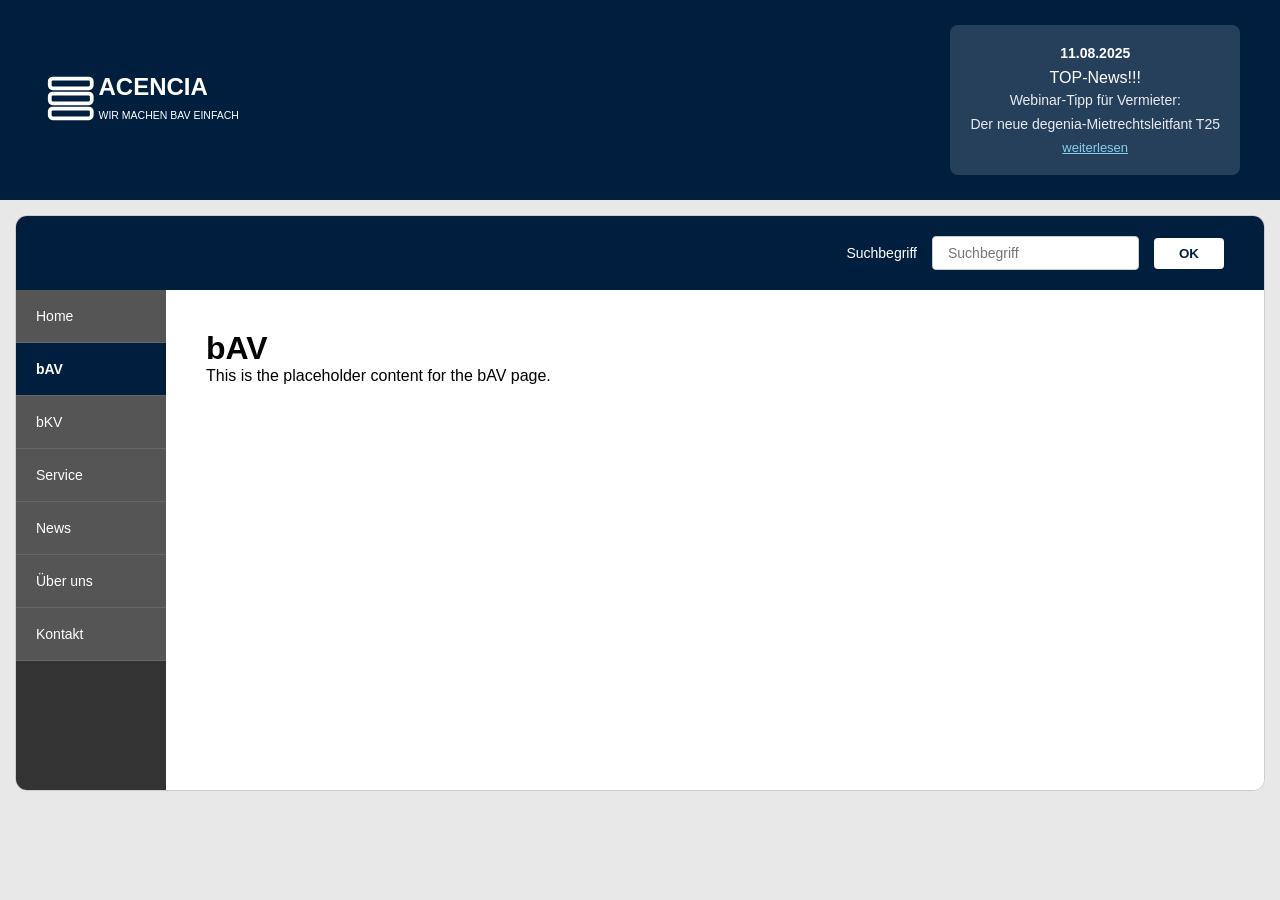
==== bav.html @ 88119dcc "Build multi-page website from single HTML file This commit builds a multi-page static website from a" ====
<!DOCTYPE html>
<html lang="de">
<head>
    <meta charset="UTF-8">
    <meta name="viewport" content="width=device-width, initial-scale=1.0">
    <title>ACENCIA GmbH - bAV</title>
    <link rel="stylesheet" href="style.css">
</head>
<body>
    <!-- NEW: Top Bar with Logo and Announcement -->
    <div class="top-bar">
        <div class="logo-section">
            <div class="acencia-logo">
                <svg viewBox="0 0 400 68" role="img" aria-label="ACENCIA – Wir machen bAV einfach">
                    <!-- Icon: Three pill-frame rectangles -->
                    <g id="icon">
                        <rect x="13" y="8" width="56" height="13" rx="4" ry="4" fill="none" stroke="#FFFFFF" stroke-width="5"/>
                        <rect x="13" y="28" width="56" height="13" rx="4" ry="4" fill="none" stroke="#FFFFFF" stroke-width="5"/>
                        <rect x="13" y="48" width="56" height="13" rx="4" ry="4" fill="none" stroke="#FFFFFF" stroke-width="5"/>
                    </g>

                    <!-- Wordmark: ACENCIA -->
                    <g id="wordmark">
                        <text x="78" y="6" class="acencia-text">ACENCIA</text>
                    </g>

                    <!-- Tagline: WIR MACHEN BAV EINFACH -->
                    <g id="tagline">
                        <text x="78" y="51" class="tagline-text">WIR MACHEN BAV EINFACH</text>
                    </g>
                </svg>
            </div>
        </div>

        <div class="announcement-box">
            <div class="date">11.08.2025</div>
            <div class="title">TOP-News!!!</div>
            <div class="subtitle">Webinar-Tipp für Vermieter:</div>
            <div class="subtitle">Der neue degenia-Mietrechtsleitfant T25</div>
            <div class="link">weiterlesen</div>
        </div>
    </div>

    <!-- Original content (a) - unchanged -->
    <div class="main-wrapper">
        <!-- Page Container with Border -->
        <div class="page-container">
            <!-- Header - Single Blue Bar with Search on Right -->
            <header class="header">
                <div class="search-section">
                    <span class="search-label">Suchbegriff</span>
                    <input type="text" class="search-input" placeholder="Suchbegriff">
                    <button class="search-btn">OK</button>
                </div>
            </header>

            <!-- Main Container -->
            <div class="main-container">
                <!-- Sidebar with New Navigation -->
                <aside class="sidebar">
                    <a href="index.html"><div class="sidebar-item">Home</div></a>
                    <a href="bav.html"><div class="sidebar-item active">bAV</div></a>
                    <a href="bkv.html"><div class="sidebar-item">bKV</div></a>
                    <a href="service.html"><div class="sidebar-item">Service</div></a>
                    <a href="news.html"><div class="sidebar-item">News</div></a>
                    <a href="uber-uns.html"><div class="sidebar-item">Über uns</div></a>
                    <a href="kontakt.html"><div class="sidebar-item">Kontakt</div></a>
                </aside>

                <!-- Main Content -->
                <main class="content">
                    <h1>bAV</h1>
                    <p>This is the placeholder content for the bAV page.</p>
                </main>
            </div>
        </div>
    </div>

    <script src="script.js"></script>
</body>
</html>
---- style.css ----
* {
    margin: 0;
    padding: 0;
    box-sizing: border-box;
}

body {
    font-family: Arial, sans-serif;
    background: #e8e8e8;
}

/* NEW: Top blue bar without borders - full width */
.top-bar {
    background: #001f3f;
    color: white;
    padding: 25px 40px;
    display: flex;
    justify-content: space-between;
    align-items: center;
    min-height: 120px;
    width: 100%;
}

.logo-section {
    display: flex;
    align-items: center;
    gap: 20px;
}

.logo {
    background: rgba(255,255,255,0.2);
    padding: 15px 20px;
    border-radius: 8px;
    font-size: 24px;
    font-weight: bold;
}

.company-info h1 {
    font-size: 28px;
    margin-bottom: 5px;
}

.company-info .slogan {
    font-size: 16px;
    opacity: 0.9;
    font-style: italic;
}

.announcement-box {
    background: rgba(255,255,255,0.15);
    padding: 20px;
    border-radius: 8px;
    text-align: center;
    max-width: 350px;
}

.announcement-box .date {
    font-size: 14px;
    font-weight: bold;
    margin-bottom: 8px;
}

.announcement-box .title {
    font-size: 16px;
    margin-bottom: 5px;
}

.announcement-box .subtitle {
    font-size: 14px;
    opacity: 0.9;
    margin-bottom: 8px;
}

.announcement-box .link {
    color: #87CEEB;
    text-decoration: underline;
    cursor: pointer;
    font-size: 13px;
}

.acencia-logo svg {
    width: 300px;
    height: 90px;
}

.acencia-text {
    font-family: Arial, sans-serif;
    font-size: 32px;
    font-weight: bold;
    fill: white;
    dominant-baseline: hanging;
}

.tagline-text {
    font-family: Arial, sans-serif;
    font-size: 14px;
    font-weight: normal;
    fill: white;
    dominant-baseline: hanging;
}

/* Original container with margin */
.main-wrapper {
    padding: 15px;
}

/* Main container with border/margin like in screenshot */
.page-container {
    background: white;
    border: 1px solid #ccc;
    border-radius: 12px;
    overflow: hidden;
    max-width: 1400px;
    margin: 0 auto;
}

/* Header - Single Blue Bar with Search on Right */
.header {
    background: #001f3f;
    color: white;
    padding: 20px 40px;
    display: flex;
    justify-content: flex-end;
    align-items: center;
    min-height: 70px;
}

.search-section {
    display: flex;
    align-items: center;
    gap: 15px;
}

.search-label {
    color: white;
    font-size: 14px;
}

.search-input {
    padding: 8px 15px;
    border: 1px solid #ccc;
    border-radius: 4px;
    font-size: 14px;
}

.search-btn {
    background: white;
    color: #001f3f;
    border: none;
    padding: 8px 25px;
    border-radius: 4px;
    cursor: pointer;
    font-weight: bold;
    transition: background 0.3s;
}

.search-btn:hover {
    background: #f0f0f0;
}

/* Main Layout */
.main-container {
    display: flex;
    min-height: 500px;
}

/* Sidebar */
.sidebar {
    width: auto;
    min-width: 150px;
    background: #333;
    color: white;
}

.sidebar-item {
    background: #555;
    padding: 18px 20px;
    border-bottom: 1px solid #666;
    cursor: pointer;
    transition: background 0.3s;
    font-size: 14px;
    white-space: nowrap;
}

.sidebar-item:hover {
    background: #001f3f;
}

.sidebar-item.active {
    background: #001f3f;
    font-weight: bold;
}

.sidebar a {
    text-decoration: none;
    color: inherit;
}

/* Content Area */
.content {
    flex: 1;
    padding: 40px;
    background: white;
    min-height: 500px;
}

@media (max-width: 768px) {
    .top-bar {
        flex-direction: column;
        text-align: center;
        gap: 20px;
        padding: 20px;
    }

    .main-wrapper {
        padding: 10px;
    }

    .header {
        padding: 120px 20px;
        min-height: 300px;
    }

    .main-container {
        flex-direction: column;
    }

    .sidebar {
        width: 100%;
    }
}
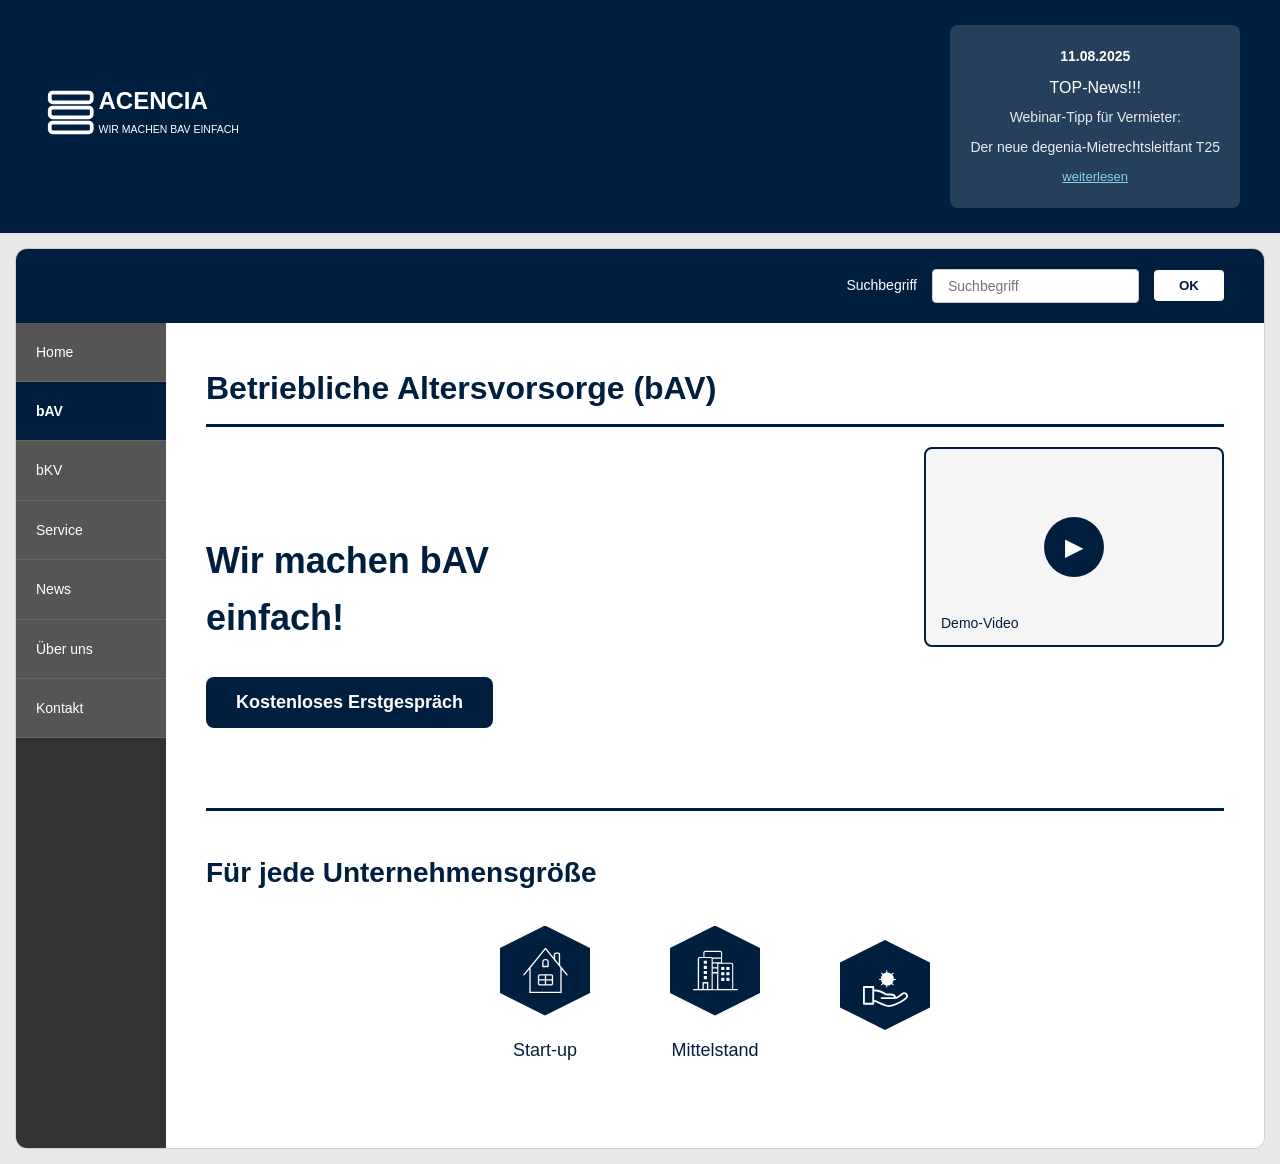
==== commit 9aef361c: "feat: Update bAV page with new design - Replaces the placeholder content on the bAV page with a new," ====
--- a/bav.html
+++ b/bav.html
@@ -3,8 +3,166 @@
 <head>
     <meta charset="UTF-8">
     <meta name="viewport" content="width=device-width, initial-scale=1.0">
-    <title>ACENCIA GmbH - bAV</title>
+    <title>ACENCIA GmbH - Betriebliche Altersvorsorge (bAV)</title>
     <link rel="stylesheet" href="style.css">
+    <style>
+        /* Overrides and new styles for bAV page */
+        body {
+            line-height: 1.6;
+        }
+        .main-container {
+            min-height: 800px;
+        }
+        .page-title {
+            color: #001f3f;
+            font-size: 32px;
+            margin-bottom: 20px;
+            border-bottom: 3px solid #001f3f;
+            padding-bottom: 10px;
+        }
+        .hero-section {
+            margin-top: 20px;
+            padding-bottom: 40px;
+        }
+        .title-video-row {
+            display: flex;
+            justify-content: space-between;
+            align-items: flex-end;
+            margin-bottom: 30px;
+        }
+        .hero-title {
+            color: #001f3f;
+            font-size: 36px;
+            font-weight: bold;
+            margin: 0;
+        }
+        .video-placeholder {
+            border: 2px solid #001f3f;
+            border-radius: 8px;
+            width: 300px;
+            height: 200px;
+            display: flex;
+            align-items: center;
+            justify-content: center;
+            background: #f5f5f5;
+            position: relative;
+        }
+        .play-button {
+            width: 60px;
+            height: 60px;
+            background: #001f3f;
+            border-radius: 50%;
+            display: flex;
+            align-items: center;
+            justify-content: center;
+            color: white;
+            font-size: 24px;
+            cursor: pointer;
+        }
+        .video-text {
+            position: absolute;
+            bottom: 10px;
+            left: 15px;
+            color: #001f3f;
+            font-size: 14px;
+        }
+        .button-row {
+            display: flex;
+        }
+        .cta-button {
+            background: #001f3f;
+            color: white;
+            padding: 15px 30px;
+            border: none;
+            border-radius: 8px;
+            font-size: 18px;
+            font-weight: bold;
+            cursor: pointer;
+            transition: background 0.3s;
+        }
+        .cta-button:hover {
+            background: #003366;
+        }
+        .section {
+            border-top: 3px solid #001f3f;
+            padding-top: 40px;
+            margin-top: 40px;
+            min-height: 300px;
+        }
+        .section-title {
+            color: #001f3f;
+            font-size: 28px;
+            font-weight: bold;
+            margin-bottom: 30px;
+        }
+        .section-content {
+            color: #666;
+            font-size: 16px;
+            line-height: 1.6;
+        }
+        .company-types {
+            display: flex;
+            gap: 80px;
+            align-items: center;
+            justify-content: center;
+            flex-wrap: wrap;
+        }
+        .company-card {
+            display: flex;
+            flex-direction: column;
+            align-items: center;
+            cursor: pointer;
+        }
+        .hexagon {
+            width: 90px;
+            height: 90px;
+            background-color: #001f3f;
+            clip-path: polygon(50% 0%, 100% 25%, 100% 75%, 50% 100%, 0% 75%, 0% 25%);
+            display: flex;
+            align-items: center;
+            justify-content: center;
+            margin-bottom: 20px;
+            transition: transform 0.2s ease;
+        }
+        .company-card:hover .hexagon {
+            transform: translateY(-2px);
+        }
+        .hexagon svg {
+            width: 45px;
+            height: 45px;
+        }
+        .hexagon svg path {
+            fill: white;
+        }
+        .company-label {
+            color: #001f3f;
+            font-size: 18px;
+            font-weight: 500;
+        }
+        @media (max-width: 768px) {
+            .header {
+                padding: 20px;
+                min-height: auto;
+            }
+            .content {
+                padding: 20px;
+            }
+            .title-video-row {
+                flex-direction: column;
+                align-items: center;
+                text-align: center;
+            }
+            .video-placeholder {
+                width: 100%;
+                max-width: 300px;
+                margin-top: 20px;
+            }
+            .company-types {
+                flex-direction: column;
+                gap: 60px;
+            }
+        }
+    </style>
 </head>
 <body>
     <!-- NEW: Top Bar with Logo and Announcement -->
@@ -67,10 +225,63 @@
                     <a href="kontakt.html"><div class="sidebar-item">Kontakt</div></a>
                 </aside>
 
-                <!-- Main Content -->
+                <!-- Content -->
                 <main class="content">
-                    <h1>bAV</h1>
-                    <p>This is the placeholder content for the bAV page.</p>
+                    <h1 class="page-title">Betriebliche Altersvorsorge (bAV)</h1>
+
+                    <!-- Hero Section -->
+                    <div class="hero-section">
+                        <div class="title-video-row">
+                            <h2 class="hero-title">Wir machen bAV<br>einfach!</h2>
+                            <div class="video-placeholder">
+                                <div class="play-button">▶</div>
+                                <div class="video-text">Demo-Video</div>
+                            </div>
+                        </div>
+
+                        <div class="button-row">
+                            <button class="cta-button">Kostenloses Erstgespräch</button>
+                        </div>
+                    </div>
+
+                    <!-- Section 2: Company Types -->
+                    <div class="section">
+                        <h2 class="section-title">Für jede Unternehmensgröße</h2>
+                        <div class="company-types">
+                            <div class="company-card">
+                                <div class="hexagon">
+                                    <svg preserveAspectRatio="xMidYMid meet" viewBox="20.885 20 158.231 160">
+                                        <path d="M91.12 88.12h17.71c.37 0 .74-.07 1.09-.21s.66-.35.92-.61.47-.58.62-.92c.14-.34.22-.71.22-1.09V69c0-2.64-1.05-5.18-2.92-7.05a9.977 9.977 0 0 0-7.05-2.92h-3.52a9.962 9.962 0 0 0-6.98 2.96A9.965 9.965 0 0 0 88.33 69v16.3c.01.74.31 1.45.83 1.97.51.53 1.22.83 1.96.85zm1.76-19.14c0-1.4.56-2.74 1.55-3.73.99-.99 2.33-1.55 3.73-1.55h3.52c1.4 0 2.74.56 3.73 1.55.99.99 1.55 2.33 1.55 3.73v14.45H92.88V68.98z"></path>
+                                        <path d="M120.43 113.13H79.55a6.707 6.707 0 0 0-6.7 6.71v26.69c0 1.78.71 3.48 1.97 4.73s2.96 1.96 4.73 1.97h40.88c1.78 0 3.48-.71 4.74-1.96a6.699 6.699 0 0 0 1.97-4.74v-26.69c0-1.78-.71-3.49-1.97-4.74a6.682 6.682 0 0 0-4.74-1.97zm2.03 6.71v10.99h-20.05v-13.01h18.09c.52.02 1.02.24 1.38.62.37.38.57.88.58 1.4zm-42.91-2.02h18.09v13.01h-20.1v-10.99c0-.53.21-1.05.59-1.42.38-.38.89-.6 1.42-.6zm-2.01 28.72v-11.01h20.08v13.01H79.55c-.53 0-1.04-.21-1.42-.59-.37-.37-.59-.88-.59-1.41zm42.89 2H102.3v-13.01h20.15v11.01a2.016 2.016 0 0 1-2.02 2z"></path>
+                                        <path d="M157.4 175.23V95.6l17.58 21.38c.4.46.97.75 1.58.79.61.05 1.22-.14 1.69-.53s.78-.95.85-1.55c.07-.61-.1-1.22-.47-1.7l-26.59-32.32V42.63a7.029 7.029 0 0 0-2.35-4.83 6.984 6.984 0 0 0-5.07-1.76h-7.61a7.027 7.027 0 0 0-7.42 6.59v11.66l-27.17-33.18A3.101 3.101 0 0 0 99.99 20c-.46 0-.92.1-1.34.29-.42.19-.79.48-1.09.83l-76.19 92.86c-.37.49-.54 1.1-.47 1.7.07.61.37 1.16.85 1.55.47.39 1.08.58 1.69.53.61-.05 1.18-.33 1.58-.79L42.63 95.6V180h114.81l-.04-4.77zm-23.12-132.6c0-1 1.28-1.88 2.73-1.88h7.61c1.48 0 2.73.86 2.73 1.88v33.3L134.28 60V42.63zm-87.06 132.6V89.86l52.75-64.31 52.75 64.31v85.37H47.22z"></path>
+                                    </svg>
+                                </div>
+                                <div class="company-label">Start-up</div>
+                            </div>
+
+                            <div class="company-card">
+                                <div class="hexagon">
+                                    <svg preserveAspectRatio="xMidYMid meet" viewBox="10 20.5 180.1 159">
+                                        <path d="M187.5 174.1H171V76.7c0-4.4-2.5-8-7-8h-37.5V28.5c0-4.4-3.6-8-8.1-8H59.5c-4.4 0-8 3.6-8 8v17H37.1c-4.4 0-8 3.6-8 8v120.6H12.7c-1.5 0-2.7 1.2-2.7 2.7 0 1.5 1.2 2.7 2.7 2.7h174.9c1.4 0 2.5-1.3 2.5-2.7-.1-1.4-1.3-2.7-2.6-2.7zm-121.8 0H53.2v-22.3h12.5v22.3zm18.7 0H71.3V149c0-1.4-1.2-2.5-2.5-2.5H50.4c-1.4 0-2.5 1.2-2.5 2.5v25.2H34.4V52.9c0-1.6 1.3-2.9 3-2.9h44.2c1.6 0 3 1.3 3 2.9l-.2 121.2zm-3-128.6H55.9V28.8c0-1.6 1.3-2.9 3-2.9h60.3c1.6 0 3 1.3 3 2.9v19.4h-35c-1.5-1.6-3.6-2.7-5.8-2.7zm40.6 7.2V67H89V52.7h33zM106.8 175H89v-63.4h17.9c-.1 0-.1 63.4-.1 63.4zm0-68.7H89V92h17.9c-.1 0-.1 14.3-.1 14.3zm0-29.9v10.2H89V72.3h19c-.7 1.2-1.2 2.6-1.2 4.1zm59.9 97.7h-55.3v-98c0-1.6 1.3-2.9 3-2.9h49.5c1.6 0 3 1.3 3 2.9l-.2 98z"></path>
+                                        <path d="M64.2 60.7h-9.6c-.8 0-1.4.6-1.4 1.4v9.6c0 .8.6 1.4 1.4 1.4h9.7c.8 0 1.4-.6 1.4-1.4v-9.6c0-.7-.7-1.4-1.5-1.4z"></path>
+                                        <path d="M64.3 81.2h-9.7c-.8 0-1.4.6-1.4 1.4v9.6c0 .8.6 1.4 1.4 1.4h9.7c.8 0 1.4-.6 1.4-1.4v-9.6c0-.7-.6-1.4-1.4-1.4z"></path>
+                                        <path d="M64.3 101.8h-9.7c-.8 0-1.4.6-1.4 1.4v9.6c0 .8.6 1.4 1.4 1.4h9.7c.8 0 1.4-.6 1.4-1.4v-9.7c0-.6-.6-1.3-1.4-1.3z"></path>
+                                        <path d="M64.3 122.3h-9.7c-.8 0-1.4.6-1.4 1.4v9.6c0 .8.6 1.4 1.4 1.4h9.7c.8 0 1.4-.6 1.4-1.4v-9.6c0-.7-.6-1.4-1.4-1.4z"></path>
+                                        <path d="M154.6 85.7h-9.7c-.8 0-1.4.6-1.4 1.4v9.6c0 .8.6 1.4 1.4 1.4h9.7c.8 0 1.4-.6 1.4-1.4V87c.1-.7-.6-1.3-1.4-1.3z"></path>
+                                        <path d="M134 85.7h-9.7c-.8 0-1.4.6-1.4 1.4v9.6c0 .8.6 1.4 1.4 1.4h9.7c.8 0 1.4-.6 1.4-1.4v-9.6c.1-.8-.6-1.4-1.4-1.4z"></path>
+                                        <path d="M154.6 107.1h-9.7c-.8 0-1.4.6-1.4 1.4v9.6c0 .8.6 1.4 1.4 1.4h9.7c.8 0 1.4-.6 1.4-1.4v-9.7c.1-.5-.6-1.3-1.4-1.3z"></path>
+                                        <path d="M134 107.1h-9.7c-.8 0-1.4.6-1.4 1.4v9.6c0 .8.6 1.4 1.4 1.4h9.7c.8 0 1.4-.6 1.4-1.4v-9.7c.1-.5-.6-1.3-1.4-1.3z"></path>
+                                        <path d="M154.6 129.5h-9.7c-.8 0-1.4.6-1.4 1.4v9.6c0 .8.6 1.4 1.4 1.4h9.7c.8 0 1.4-.6 1.4-1.4v-9.7c.1-.7-.6-1.3-1.4-1.3z"></path>
+                                        <path d="M134 129.5h-9.7c-.8 0-1.4.6-1.4 1.4v9.6c0 .8.6 1.4 1.4 1.4h9.7c.8 0 1.4-.6 1.4-1.4v-9.6c.1-.8-.6-1.4-1.4-1.4z"></path>
+                                    </svg>
+                                </div>
+                                <div class="company-label">Mittelstand</div>
+                            </div>
+
+                            <div class="company-card">
+                                <div class="hexagon">
+                                    <svg preserveAspectRatio="xMidYMid meet" viewBox="27 27.113 145.902 145.787">
+                                        <path d="M159.8 124.9c-3.7 0-7.6 3.2-12.5 7.2-4.3 3.5-9.5 7.7-13.5 8.4-.1-2.3-1-4.3-2.4-6-5.1-5.8-16.4-5.4-23.8-5.2-1.2.1-2.2.1-3 .1-1.5 0-3.5-1.3-6.2-3-6.2-3.9-15.6-9.9-34.3-10.2-.3 0-.5.1-.8.1v-8.2c0-1.7-1.3-3-3-3H30c-1.7 0-3 1.3-3 3v54.2c0 1.7 1.3 3 3 3h30.2c1.7 0 3-1.3 3-3v-6.1c2.8.2 8.8 3.1 14.6 5.8 10.3 4.8 23.2 10.9 33.5 10.9 16.1 0 61.6-21.8 61.6-34.6.1-8.5-4.7-13.4-13.1-13.4zM57.2 159.4H33v-48.1h24.2v48.1zm54.2 7.7c-9 0-21.2-5.7-31-10.3-7.4-3.5-13.3-6.2-17.2-6.4v-28.2c.2.1.4.1.7.1 16.9.2 25.2 5.5 31.1 9.3 3.4 2.2 6.2 3.9 9.4 3.9.9 0 2-.1 3.2-.1 5.6-.2 15.8-.6 19.1 3.1.4.5 1 1.4 1 2.8H87.5c-1.7 0-3 1.3-3 3s1.3 3 3 3h42.3c.7 0 1.5-.3 2-.8 6.6.5 13.3-4.9 19.3-9.8 3-2.5 7.2-5.8 8.7-5.8 5 0 7.2 2.3 7.2 7.5 0 6.3-37.7 28.7-55.6 28.7zM106.2 91c4.8 0 8.8-3.9 8.8-8.8 0-4.8-4-8.8-8.8-8.8-4.8 0-8.8 3.9-8.8 8.8-.1 4.8 3.8 8.8 8.8 8.8zm0-14c2.9 0 5.3 2.3 5.3 5.3 0 2.9-2.3 5.3-5.3 5.3-2.9 0-5.3-2.3-5.3-5.3-.1-3 2.3-5.3 5.3-5.3zm-25.9 8.5h4.9c.6 3.9 2.3 7.4 4.8 10.3l-3.8 3.8c-.7.7-.7 1.8 0 2.5.4.4.8.5 1.2.5s.9-.1 1.2-.5l3.8-3.8c2.9 2.4 6.4 4.1 10.2 4.7v4.8c0 .9.5 1.8 1.5 1.8s1.5-.8 1.5-1.8v-4.5h.4c5.2 0 10-1.9 13.6-5l3.8 3.8c.4.4.8.5 1.2.5.4 0 .9-.1 1.2-.5.7-.7.7-1.8 0-2.5l-3.8-3.8c2.4-2.8 4.1-6.4 4.8-10.3h6.2c1 0 1.8-.5 1.8-1.5 0-.9-.8-1.5-1.8-1.5h-5.9v-.3c0-5.2-1.9-9.9-5-13.6l3.8-3.8c.7-.7.7-1.8 0-2.5s-1.8-.7-2.5 0l-3.8 3.8c-3.7-3.1-8.4-5-13.6-5h-.4V55c0-.9-.5-1.8-1.5-1.8s-1.5.8-1.5 1.8v6.4c-3.8.7-7.3 2.3-10.2 4.7l-3.8-3.8c-.7-.7-1.8-.7-2.5 0s-.7 1.8 0 2.5l3.8 3.8c-3.2 3.7-5 8.4-5 13.6v.3h-4.6c-1 0-1.8.5-1.8 1.5.
                 </main>
             </div>
         </div>
